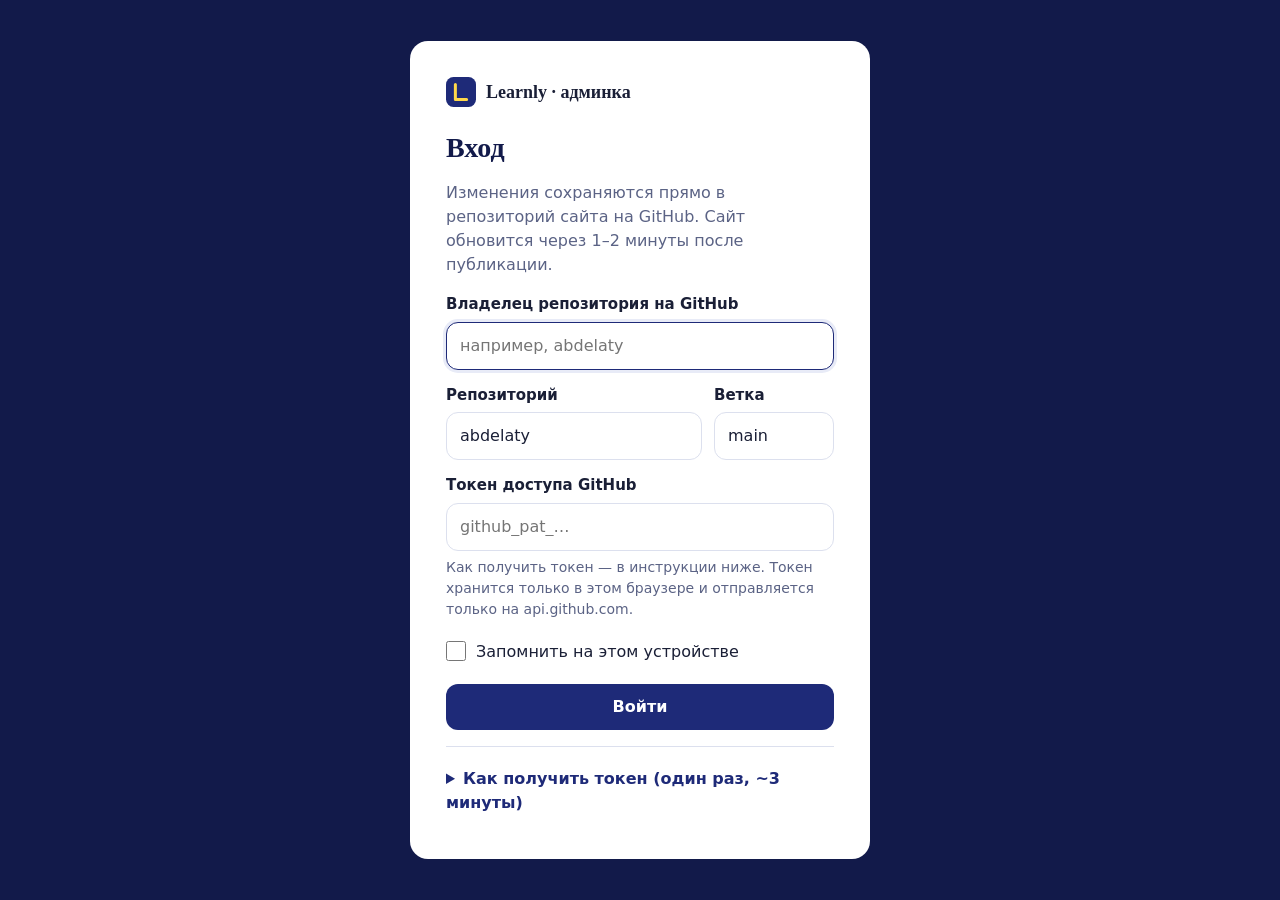
==== admin/index.html @ 2529960f "Add files via upload" ====
<!DOCTYPE html>
<html lang="ru">
<head>
  <meta charset="UTF-8">
  <meta name="viewport" content="width=device-width, initial-scale=1, viewport-fit=cover">
  <meta name="robots" content="noindex, nofollow">
  <!-- The token may only ever be sent to the GitHub API -->
  <meta http-equiv="Content-Security-Policy" content="default-src 'self'; connect-src https://api.github.com; img-src 'self' data: blob: https://raw.githubusercontent.com; style-src 'self' 'unsafe-inline' https://fonts.googleapis.com; font-src https://fonts.gstatic.com; script-src 'self'; base-uri 'none'; form-action 'none'">
  <title>Админка — Learnly</title>
  <link rel="icon" href="../favicon.svg" type="image/svg+xml">
  <link rel="preconnect" href="https://fonts.googleapis.com">
  <link rel="preconnect" href="https://fonts.gstatic.com" crossorigin>
  <link href="https://fonts.googleapis.com/css2?family=Literata:opsz,wght@7..72,600&family=Onest:wght@400;500;600;700&display=swap" rel="stylesheet">
  <link rel="stylesheet" href="admin.css?v=1">
  <script defer src="config.js?v=1"></script>
  <script defer src="admin.js?v=1"></script>
</head>
<body>

<svg width="0" height="0" style="position:absolute" aria-hidden="true">
  <defs>
    <symbol id="i-chat" viewBox="0 0 24 24"><path fill="none" stroke="currentColor" stroke-width="1.8" stroke-linejoin="round" d="M4 5.5A2.5 2.5 0 0 1 6.5 3h11A2.5 2.5 0 0 1 20 5.5v8a2.5 2.5 0 0 1-2.5 2.5H10l-4.5 4V16h0A1.5 1.5 0 0 1 4 14.5z"/></symbol>
    <symbol id="i-case" viewBox="0 0 24 24"><g fill="none" stroke="currentColor" stroke-width="1.8" stroke-linejoin="round"><rect x="3" y="7" width="18" height="13" rx="2"/><path d="M9 7V5.5A1.5 1.5 0 0 1 10.5 4h3A1.5 1.5 0 0 1 15 5.5V7M3 13h18"/></g></symbol>
    <symbol id="i-cap" viewBox="0 0 24 24"><g fill="none" stroke="currentColor" stroke-width="1.8" stroke-linejoin="round"><path d="M2.5 9 12 4.5 21.5 9 12 13.5z"/><path d="M6.5 11v4.5c1.5 1.6 3.4 2.5 5.5 2.5s4-.9 5.5-2.5V11M21.5 9v5"/></g></symbol>
    <symbol id="i-up" viewBox="0 0 24 24"><path fill="none" stroke="currentColor" stroke-width="2" stroke-linecap="round" stroke-linejoin="round" d="m6 15 6-6 6 6"/></symbol>
    <symbol id="i-down" viewBox="0 0 24 24"><path fill="none" stroke="currentColor" stroke-width="2" stroke-linecap="round" stroke-linejoin="round" d="m6 9 6 6 6-6"/></symbol>
    <symbol id="i-edit" viewBox="0 0 24 24"><path fill="none" stroke="currentColor" stroke-width="1.8" stroke-linejoin="round" d="M4 20h4L19 9a2.8 2.8 0 0 0-4-4L4 16z"/></symbol>
    <symbol id="i-trash" viewBox="0 0 24 24"><path fill="none" stroke="currentColor" stroke-width="1.8" stroke-linecap="round" stroke-linejoin="round" d="M4 7h16M9 7V4.5h6V7M6.5 7l1 13h9l1-13"/></symbol>
    <symbol id="i-plus" viewBox="0 0 24 24"><path fill="none" stroke="currentColor" stroke-width="2.2" stroke-linecap="round" d="M12 5v14M5 12h14"/></symbol>
    <symbol id="i-x" viewBox="0 0 24 24"><path fill="none" stroke="currentColor" stroke-width="2.2" stroke-linecap="round" d="M6 6l12 12M18 6 6 18"/></symbol>
    <symbol id="i-eye-off" viewBox="0 0 24 24"><g fill="none" stroke="currentColor" stroke-width="1.8" stroke-linecap="round"><path d="M3 3l18 18M10.6 5.1A10 10 0 0 1 12 5c5 0 9 5 9 7 0 .9-.7 2.2-1.9 3.5M6.6 6.6C4.4 8 3 10.4 3 12c0 2 4 7 9 7 1.6 0 3.1-.5 4.4-1.2"/><path d="M9.9 9.9a3 3 0 0 0 4.2 4.2"/></g></symbol>
  </defs>
</svg>

<!-- ============ LOGIN ============ -->
<main class="login" id="loginView" hidden>
  <div class="login-card">
    <div class="brand">
      <svg viewBox="0 0 32 32" aria-hidden="true"><rect width="32" height="32" rx="8" fill="#1E2A78"/><path d="M10 8v16h12" fill="none" stroke="#FFD84A" stroke-width="3.2" stroke-linecap="round" stroke-linejoin="round"/></svg>
      <span>Learnly · админка</span>
    </div>
    <h1>Вход</h1>
    <p class="muted">Изменения сохраняются прямо в репозиторий сайта на GitHub. Сайт обновится через 1–2 минуты после публикации.</p>

    <form id="loginForm" novalidate>
      <div class="repo-fields" id="repoFields">
        <div class="field">
          <label for="lOwner">Владелец репозитория на GitHub</label>
          <input id="lOwner" autocomplete="username" spellcheck="false" placeholder="например, abdelaty">
        </div>
        <div class="field-row">
          <div class="field">
            <label for="lRepo">Репозиторий</label>
            <input id="lRepo" spellcheck="false">
          </div>
          <div class="field field-sm">
            <label for="lBranch">Ветка</label>
            <input id="lBranch" spellcheck="false">
          </div>
        </div>
      </div>
      <p class="repo-summary" id="repoSummary" hidden></p>

      <div class="field">
        <label for="lToken">Токен доступа GitHub</label>
        <input id="lToken" type="password" autocomplete="current-password" spellcheck="false" placeholder="github_pat_…">
        <p class="hint">Как получить токен — в инструкции ниже. Токен хранится только в этом браузере и отправляется только на api.github.com.</p>
      </div>
      <label class="check"><input type="checkbox" id="lRemember"> <span>Запомнить на этом устройстве</span></label>
      <p class="form-error" id="loginError" role="alert"></p>
      <button class="btn btn-ink btn-block" type="submit" id="loginBtn">Войти</button>
    </form>

    <details class="help">
      <summary>Как получить токен (один раз, ~3 минуты)</summary>
      <ol>
        <li>Войдите в GitHub под аккаунтом, у которого есть доступ к репозиторию сайта.</li>
        <li>Откройте <a href="https://github.com/settings/personal-access-tokens/new" target="_blank" rel="noopener">Settings → Developer settings → Fine-grained tokens → Generate new token</a>.</li>
        <li>Название — например, «Админка Learnly». Срок действия — до года.</li>
        <li><b>Repository access</b> → <i>Only select repositories</i> → выберите репозиторий сайта.</li>
        <li><b>Permissions</b> → <b>Repository permissions</b> → <b>Contents</b> → <i>Read and write</i>. Больше ничего не включайте.</li>
        <li>Нажмите <i>Generate token</i>, скопируйте его и вставьте сюда.</li>
      </ol>
      <p class="muted">Если токен утёк, удалите его на той же странице GitHub — доступ сразу пропадёт.</p>
    </details>
  </div>
</main>

<!-- ============ APP ============ -->
<div class="app" id="appView" hidden>
  <header class="topbar">
    <div class="brand">
      <svg viewBox="0 0 32 32" aria-hidden="true"><rect width="32" height="32" rx="8" fill="#2E3C99"/><path d="M10 8v16h12" fill="none" stroke="#FFD84A" stroke-width="3.2" stroke-linecap="round" stroke-linejoin="round"/></svg>
      <span>Админка</span>
    </div>
    <span class="repo-name" id="repoName"></span>
    <a class="top-link" id="siteLink" href="../" target="_blank" rel="noopener">Открыть сайт</a>
    <button class="top-link" type="button" id="logoutBtn">Выйти</button>
  </header>

  <nav class="tabs" role="tablist" aria-label="Разделы">
    <button role="tab" type="button" class="tab" data-tab="teachers" aria-selected="true">Преподаватели <span class="tab-count" id="countTeachers"></span></button>
    <button role="tab" type="button" class="tab" data-tab="courses" aria-selected="false">Курсы <span class="tab-count" id="countCourses"></span></button>
    <button role="tab" type="button" class="tab" data-tab="exams" aria-selected="false">Экзамены <span class="tab-count" id="countExams"></span></button>
  </nav>

  <main class="content">
    <div class="list-head">
      <p class="muted" id="listHint"></p>
      <button class="btn btn-ink" type="button" id="addBtn"><svg class="ico" aria-hidden="true"><use href="#i-plus"/></svg><span id="addLabel">Добавить</span></button>
    </div>
    <ul class="items" id="itemList"></ul>
    <p class="empty" id="emptyState" hidden></p>
  </main>

  <!-- publish bar -->
  <div class="publish-bar" id="publishBar" hidden>
    <div class="publish-inner">
      <p id="publishText" role="status" aria-live="polite"></p>
      <div class="publish-actions">
        <button class="btn btn-line" type="button" id="discardBtn">Отменить изменения</button>
        <button class="btn btn-mark" type="button" id="publishBtn">Опубликовать</button>
      </div>
    </div>
  </div>
</div>

<!-- ============ EDITOR ============ -->
<dialog class="editor" id="editor" aria-labelledby="editorTitle">
  <form id="editorForm" novalidate>
    <header class="editor-head">
      <h2 id="editorTitle">Преподаватель</h2>
      <button type="button" class="icon-btn" id="editorClose" aria-label="Закрыть без сохранения"><svg class="ico" aria-hidden="true"><use href="#i-x"/></svg></button>
    </header>

    <div class="editor-body" id="editorBody"></div>

    <footer class="editor-foot">
      <p class="form-error" id="editorError" role="alert"></p>
      <button type="button" class="btn btn-line" id="editorCancel">Отмена</button>
      <button type="submit" class="btn btn-ink" id="editorSave">Готово</button>
    </footer>
  </form>
</dialog>

<!-- ============ CONFIRM ============ -->
<dialog class="confirm" id="confirmDlg" aria-labelledby="confirmTitle">
  <h2 id="confirmTitle"></h2>
  <p id="confirmText" class="muted"></p>
  <div class="confirm-actions">
    <button type="button" class="btn btn-line" id="confirmNo">Отмена</button>
    <button type="button" class="btn btn-danger" id="confirmYes">Удалить</button>
  </div>
</dialog>

<div class="toast" id="toast" role="status" aria-live="polite" hidden></div>
</body>
</html>
---- admin/admin.css ----
:root {
  --ink: #1E2A78;
  --ink-deep: #121A4A;
  --ink-soft: #E8EBF7;
  --paper: #F4F6FB;
  --surface: #FFFFFF;
  --mark: #FFD84A;
  --mark-soft: #FFF3C2;
  --text: #1A1F36;
  --muted: #5B6385;
  --rule: #DCE0EE;
  --ok: #17805A;
  --err: #C2412D;
  --err-soft: #FBE9E5;
  --r-s: 8px;
  --r-m: 12px;
  --r-l: 18px;
  --f-display: "Literata", Georgia, serif;
  --f-body: "Onest", system-ui, -apple-system, "Segoe UI", sans-serif;
}

*, *::before, *::after { box-sizing: border-box; }
* { margin: 0; }
[hidden] { display: none !important; }
html { -webkit-text-size-adjust: 100%; }
body {
  font-family: var(--f-body); font-size: 1rem; line-height: 1.5;
  color: var(--text); background: var(--paper);
  -webkit-tap-highlight-color: transparent;
}
body.has-bar { padding-bottom: 96px; }
button, input, textarea, select { font: inherit; color: inherit; }
a { color: var(--ink); }
ul, ol { padding: 0; list-style: none; }
h1, h2 { font-family: var(--f-display); color: var(--ink-deep); line-height: 1.2; font-weight: 600; }
:focus-visible { outline: 3px solid var(--ink); outline-offset: 2px; border-radius: 4px; }
.ico { width: 20px; height: 20px; flex: none; }
.muted { color: var(--muted); }
.sr-only { position: absolute; width: 1px; height: 1px; overflow: hidden; clip: rect(0 0 0 0); white-space: nowrap; }

/* buttons */
.btn {
  display: inline-flex; align-items: center; justify-content: center; gap: 8px;
  min-height: 44px; padding: 10px 18px; border-radius: var(--r-m);
  border: 1.5px solid transparent; font-weight: 600; cursor: pointer; text-decoration: none;
  touch-action: manipulation; white-space: nowrap;
}
.btn[disabled] { opacity: .5; cursor: not-allowed; }
.btn-sm { min-height: 40px; padding: 8px 14px; font-size: .9375rem; }
.btn-block { width: 100%; }
.btn-ink { background: var(--ink); color: #fff; }
.btn-ink:hover:not([disabled]) { background: var(--ink-deep); }
.btn-mark { background: var(--mark); color: var(--ink-deep); }
.btn-mark:hover:not([disabled]) { background: #FFCD1A; }
.btn-line { background: var(--surface); border-color: var(--rule); color: var(--ink); }
.btn-line:hover:not([disabled]) { border-color: var(--ink); }
.btn-danger { background: var(--err); color: #fff; }
.icon-btn {
  width: 40px; height: 40px; display: inline-grid; place-items: center;
  border: 1px solid transparent; border-radius: var(--r-s); background: transparent;
  color: var(--ink); cursor: pointer; touch-action: manipulation;
}
.icon-btn:hover:not([disabled]) { background: var(--ink-soft); }
.icon-btn[disabled] { opacity: .25; cursor: default; }
.icon-btn--danger { color: var(--err); }
.icon-btn--danger:hover:not([disabled]) { background: var(--err-soft); }

/* forms */
.field { display: grid; gap: 6px; }
.field label, .label { font-weight: 600; font-size: .9375rem; }
.field input, .field textarea {
  width: 100%; padding: 11px 13px; font-size: 16px;
  border: 1.5px solid var(--rule); border-radius: var(--r-m); background: var(--surface);
}
.field textarea { resize: vertical; line-height: 1.5; }
.field input:focus, .field textarea:focus { outline: none; border-color: var(--ink); box-shadow: 0 0 0 3px var(--ink-soft); }
.field-row { display: grid; grid-template-columns: 1fr 120px; gap: 12px; }
.hint { color: var(--muted); font-size: .875rem; }
.check { display: flex; gap: 10px; align-items: flex-start; cursor: pointer; padding: 6px 0; }
.check input { width: 20px; height: 20px; margin-top: 1px; accent-color: var(--ink); flex: none; }
.form-error { color: var(--err); font-size: .9375rem; min-height: 1.2em; }
.form-error:empty { display: none; }

.brand { display: inline-flex; align-items: center; gap: 10px; font-family: var(--f-display); font-weight: 600; font-size: 1.125rem; }
.brand svg { width: 30px; height: 30px; }

/* ---------- login ---------- */
.login { min-height: 100dvh; display: grid; place-items: center; padding: 24px 16px; background: var(--ink-deep); }
.login-card {
  width: 100%; max-width: 460px; background: var(--surface); border-radius: var(--r-l);
  padding: clamp(22px, 5vw, 36px); display: grid; gap: 16px;
}
.login-card h1 { font-size: 1.75rem; margin-top: 8px; }
.login-card form { display: grid; gap: 14px; }
.repo-fields { display: grid; gap: 14px; }
.repo-summary { padding: 10px 12px; background: var(--paper); border-radius: var(--r-s); font-size: .9375rem; }
.help { border-top: 1px solid var(--rule); padding-top: 12px; }
.help summary { cursor: pointer; font-weight: 600; color: var(--ink); padding: 8px 0; }
.help ol { list-style: decimal; padding-inline-start: 22px; display: grid; gap: 8px; margin: 8px 0 12px; font-size: .9375rem; }

/* ---------- app ---------- */
.topbar {
  position: sticky; top: 0; z-index: 10;
  display: flex; align-items: center; gap: 16px;
  padding: 10px max(16px, env(safe-area-inset-left)); min-height: 60px;
  background: var(--ink-deep); color: #fff;
}
.topbar .brand { color: #fff; }
.repo-name { color: rgba(255,255,255,.6); font-size: .875rem; margin-inline-end: auto; overflow: hidden; text-overflow: ellipsis; white-space: nowrap; min-width: 0; }
.top-link {
  color: #fff; background: none; border: 0; cursor: pointer; text-decoration: none;
  padding: 10px 8px; font-size: .9375rem; font-weight: 500; white-space: nowrap;
}
.top-link:hover { text-decoration: underline; }

.tabs {
  display: flex; gap: 4px; padding: 0 16px; background: var(--surface);
  border-bottom: 1px solid var(--rule); overflow-x: auto;
}
.tab {
  border: 0; background: none; cursor: pointer; padding: 14px 14px 12px;
  font-weight: 600; color: var(--muted); border-bottom: 3px solid transparent; white-space: nowrap;
  display: inline-flex; align-items: center; gap: 8px; min-height: 48px;
}
.tab[aria-selected="true"] { color: var(--ink-deep); border-bottom-color: var(--ink); }
.tab-count { font-size: .75rem; background: var(--ink-soft); color: var(--ink); border-radius: 999px; padding: 1px 8px; }

.content { max-width: 880px; margin: 0 auto; padding: 24px 16px 40px; }
.list-head { display: flex; align-items: flex-start; justify-content: space-between; gap: 16px; margin-bottom: 16px; }
.list-head p { max-width: 52ch; padding-top: 10px; }

.items { display: grid; gap: 10px; }
.item {
  display: flex; align-items: center; gap: 14px;
  padding: 12px 12px 12px 14px; background: var(--surface);
  border: 1px solid var(--rule); border-radius: var(--r-m);
}
.item.is-hidden { background: var(--paper); border-style: dashed; }
.item.is-hidden .avatar, .item.is-hidden .course-ico, .item.is-hidden .exam-badge { opacity: .5; }
.item-main { flex: 1; min-width: 0; cursor: pointer; }
.item-title { font-weight: 600; display: flex; align-items: center; gap: 8px; flex-wrap: wrap; }
.item-sub { color: var(--muted); font-size: .9375rem; overflow: hidden; text-overflow: ellipsis; white-space: nowrap; }
.item-warn { color: #9A6B00; font-size: .8125rem; margin-top: 2px; }
.item-actions { display: flex; gap: 2px; flex: none; }
.badge { display: inline-flex; align-items: center; gap: 4px; font-size: .75rem; font-weight: 600; color: var(--muted); background: var(--ink-soft); padding: 2px 8px; border-radius: 999px; }
.badge .ico { width: 14px; height: 14px; }

.avatar {
  position: relative; flex: none; width: 52px; height: 52px; border-radius: 50%;
  display: grid; place-items: center; overflow: hidden;
  background: var(--ink-soft); color: var(--ink); font-weight: 700; font-family: var(--f-display);
}
.avatar img { position: absolute; inset: 0; width: 100%; height: 100%; object-fit: cover; }
.course-ico { flex: none; width: 52px; height: 52px; display: grid; place-items: center; border-radius: var(--r-m); background: var(--ink-soft); color: var(--ink); }
.course-ico .ico { width: 26px; height: 26px; }
.exam-badge { flex: none; width: 64px; height: 52px; padding: 0 6px; overflow: hidden; white-space: nowrap; text-overflow: ellipsis; font-size: .8125rem !important; display: grid; place-items: center; border-radius: var(--r-m); background: var(--ink-soft); color: var(--ink); font-weight: 700; font-family: var(--f-display); font-size: .9375rem; }
.empty { padding: 40px 16px; text-align: center; color: var(--muted); background: var(--surface); border: 1px dashed var(--rule); border-radius: var(--r-m); }

/* publish bar */
.publish-bar {
  position: fixed; left: 0; right: 0; bottom: 0; z-index: 20;
  background: var(--ink-deep); color: #fff;
  padding: 12px 16px calc(12px + env(safe-area-inset-bottom));
  box-shadow: 0 -8px 24px rgba(18,26,74,.2);
}
.publish-inner { max-width: 880px; margin: 0 auto; display: flex; align-items: center; gap: 16px; }
.publish-inner p { flex: 1; font-size: .9375rem; }
.publish-actions { display: flex; gap: 8px; flex: none; }
.publish-bar .btn-line { background: transparent; color: #fff; border-color: rgba(255,255,255,.35); }

/* ---------- editor dialog ---------- */
.editor {
  border: 0; padding: 0; border-radius: var(--r-l);
  width: min(720px, calc(100vw - 32px)); max-height: calc(100dvh - 32px);
  background: var(--surface); color: var(--text);
}
.editor::backdrop, .confirm::backdrop { background: rgba(18,26,74,.55); }
.editor form { display: flex; flex-direction: column; max-height: calc(100dvh - 32px); }
.editor-head { display: flex; align-items: center; justify-content: space-between; gap: 12px; padding: 18px 20px 12px; border-bottom: 1px solid var(--rule); }
.editor-head h2 { font-size: 1.375rem; }
.editor-body { padding: 18px 20px; overflow-y: auto; display: grid; gap: 18px; overscroll-behavior: contain; }
.editor-foot {
  display: flex; align-items: center; justify-content: flex-end; flex-wrap: wrap; gap: 10px;
  padding: 12px 20px calc(14px + env(safe-area-inset-bottom)); border-top: 1px solid var(--rule); background: var(--surface);
}
.editor-foot .form-error { flex: 1 1 100%; }

.lang-block { display: grid; gap: 10px; padding: 14px; background: var(--paper); border-radius: var(--r-m); }
.lang-head { display: grid; gap: 2px; }
.lang-tabs { display: flex; gap: 6px; flex-wrap: wrap; }
.lang-tab {
  display: inline-flex; align-items: center; gap: 6px; min-height: 40px; padding: 6px 14px;
  border: 1.5px solid var(--rule); background: var(--surface); border-radius: 999px;
  font-weight: 700; color: var(--muted); cursor: pointer;
}
.lang-tab[aria-selected="true"] { border-color: var(--ink); color: var(--ink-deep); background: var(--mark-soft); }
.lang-tab .dot { width: 8px; height: 8px; border-radius: 50%; background: var(--rule); }
.lang-tab.is-partial .dot { background: #E0A800; }
.lang-tab.is-full .dot { background: var(--ok); }
.lang-panel { display: grid; gap: 14px; }
.lang-panel[dir="rtl"] input, .lang-panel[dir="rtl"] textarea { text-align: right; }

.photo-row { display: flex; gap: 16px; align-items: center; }
.photo-preview {
  flex: none; width: 120px; height: 120px; border-radius: var(--r-m); overflow: hidden;
  background: var(--paper); border: 1px dashed var(--rule);
  display: grid; place-items: center; text-align: center; color: var(--muted); font-size: .8125rem; padding: 6px;
}
.photo-preview img { width: 120px; height: 120px; object-fit: cover; margin: -6px; }
.photo-actions { display: grid; gap: 8px; justify-items: start; }

.icon-choice { display: flex; gap: 8px; flex-wrap: wrap; }
.icon-opt {
  display: inline-flex; align-items: center; gap: 8px; padding: 8px 14px; min-height: 44px;
  border: 1.5px solid var(--rule); border-radius: var(--r-m); cursor: pointer; color: var(--ink);
}
.icon-opt input { position: absolute; opacity: 0; width: 1px; height: 1px; }
.icon-opt:has(input:checked) { border-color: var(--ink); background: var(--mark-soft); }
.icon-opt:has(input:focus-visible) { outline: 3px solid var(--ink); outline-offset: 2px; }
.icon-opt span { color: var(--text); font-size: .9375rem; }

/* confirm */
.confirm { border: 0; border-radius: var(--r-l); padding: 24px; width: min(420px, calc(100vw - 32px)); }
.confirm h2 { font-size: 1.25rem; margin-bottom: 8px; }
.confirm-actions { display: flex; justify-content: flex-end; gap: 10px; margin-top: 20px; }

/* toast */
.toast {
  position: fixed; left: 50%; transform: translateX(-50%); bottom: 24px; z-index: 50;
  max-width: calc(100vw - 32px); padding: 12px 18px; border-radius: var(--r-m);
  background: var(--ok); color: #fff; font-weight: 500; box-shadow: 0 10px 30px rgba(0,0,0,.2);
}
.toast.is-error { background: var(--err); }
body.has-bar .toast { bottom: 100px; }

/* ---------- phones ---------- */
@media (max-width: 640px) {
  .topbar { gap: 8px; }
  .repo-name { display: none; }
  .topbar .brand { margin-inline-end: auto; }
  .list-head { flex-direction: column; align-items: stretch; }
  .list-head p { padding-top: 0; }
  .list-head .btn { width: 100%; }
  .item { flex-wrap: wrap; padding: 12px; }
  .item-main { flex-basis: calc(100% - 70px); }
  .item-actions { width: 100%; justify-content: flex-end; border-top: 1px solid var(--rule); padding-top: 6px; }
  .icon-btn { width: 44px; height: 44px; }
  .tabs { padding: 0 8px; gap: 0; }
  .tab { padding: 14px 10px 12px; gap: 6px; }
  .publish-inner { flex-direction: column; align-items: stretch; gap: 10px; }
  .publish-actions .btn { flex: 1; }
  body.has-bar { padding-bottom: 150px; }
  body.has-bar .toast { bottom: 150px; }

  .editor {
    width: 100%; max-width: 100%; max-height: 100dvh; height: 100dvh; margin: 0; border-radius: 0;
  }
  .editor form { max-height: 100dvh; height: 100%; }
  .editor-head { padding: 12px 16px 10px; }
  .editor-body { padding: 16px; flex: 1; }
  .editor-foot { padding-inline: 16px; }
  .editor-foot .btn { flex: 1; }
  .photo-preview, .photo-preview img { width: 96px; height: 96px; }
  .field-row { grid-template-columns: 1fr; }
}

@media (hover: none) {
  .icon-btn:hover:not([disabled]) { background: transparent; }
  .btn-line:hover:not([disabled]) { border-color: var(--rule); }
}

@media (prefers-reduced-motion: reduce) {
  *, *::before, *::after { transition: none !important; animation: none !important; }
}
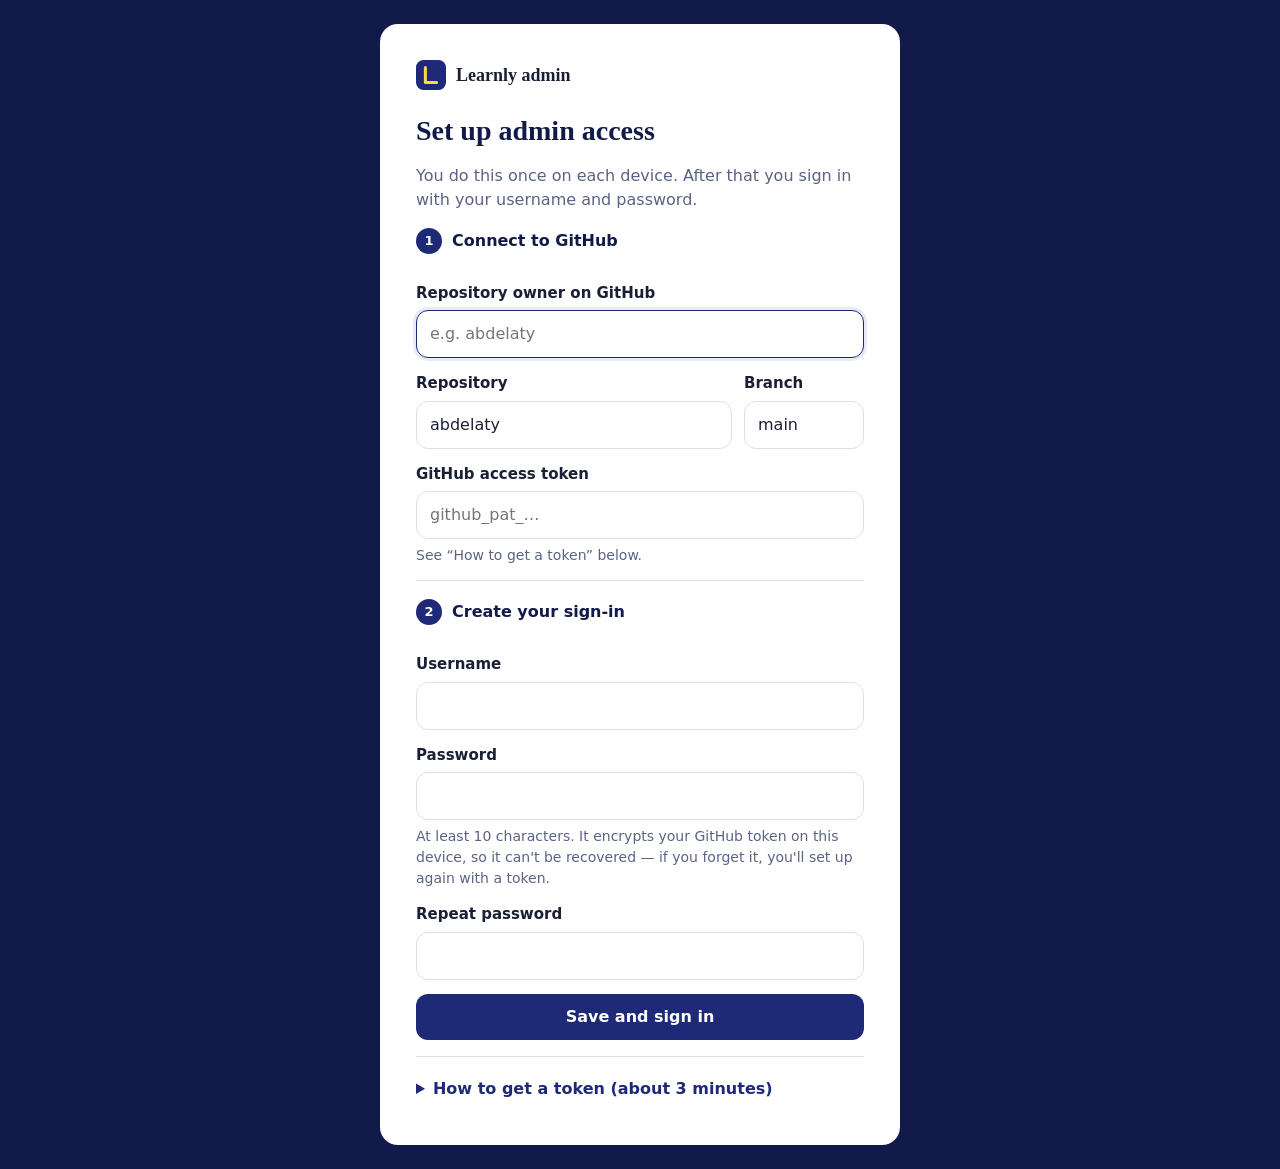
==== commit 43c58065: "Add files via upload" ====
--- a/admin/index.html
+++ b/admin/index.html
@@ -1,19 +1,19 @@
 <!DOCTYPE html>
-<html lang="ru">
+<html lang="en">
 <head>
   <meta charset="UTF-8">
   <meta name="viewport" content="width=device-width, initial-scale=1, viewport-fit=cover">
   <meta name="robots" content="noindex, nofollow">
   <!-- The token may only ever be sent to the GitHub API -->
   <meta http-equiv="Content-Security-Policy" content="default-src 'self'; connect-src https://api.github.com; img-src 'self' data: blob: https://raw.githubusercontent.com; style-src 'self' 'unsafe-inline' https://fonts.googleapis.com; font-src https://fonts.gstatic.com; script-src 'self'; base-uri 'none'; form-action 'none'">
-  <title>Админка — Learnly</title>
+  <title>Admin — Learnly</title>
   <link rel="icon" href="../favicon.svg" type="image/svg+xml">
   <link rel="preconnect" href="https://fonts.googleapis.com">
   <link rel="preconnect" href="https://fonts.gstatic.com" crossorigin>
   <link href="https://fonts.googleapis.com/css2?family=Literata:opsz,wght@7..72,600&family=Onest:wght@400;500;600;700&display=swap" rel="stylesheet">
-  <link rel="stylesheet" href="admin.css?v=1">
-  <script defer src="config.js?v=1"></script>
-  <script defer src="admin.js?v=1"></script>
+  <link rel="stylesheet" href="admin.css?v=3">
+  <script defer src="config.js?v=2"></script>
+  <script defer src="admin.js?v=2"></script>
 </head>
 <body>
 
@@ -29,59 +29,107 @@
     <symbol id="i-plus" viewBox="0 0 24 24"><path fill="none" stroke="currentColor" stroke-width="2.2" stroke-linecap="round" d="M12 5v14M5 12h14"/></symbol>
     <symbol id="i-x" viewBox="0 0 24 24"><path fill="none" stroke="currentColor" stroke-width="2.2" stroke-linecap="round" d="M6 6l12 12M18 6 6 18"/></symbol>
     <symbol id="i-eye-off" viewBox="0 0 24 24"><g fill="none" stroke="currentColor" stroke-width="1.8" stroke-linecap="round"><path d="M3 3l18 18M10.6 5.1A10 10 0 0 1 12 5c5 0 9 5 9 7 0 .9-.7 2.2-1.9 3.5M6.6 6.6C4.4 8 3 10.4 3 12c0 2 4 7 9 7 1.6 0 3.1-.5 4.4-1.2"/><path d="M9.9 9.9a3 3 0 0 0 4.2 4.2"/></g></symbol>
+    <symbol id="i-lock" viewBox="0 0 24 24"><g fill="none" stroke="currentColor" stroke-width="1.8" stroke-linejoin="round"><rect x="5" y="10.5" width="14" height="10" rx="2"/><path d="M8 10.5V8a4 4 0 0 1 8 0v2.5"/></g></symbol>
   </defs>
 </svg>
 
-<!-- ============ LOGIN ============ -->
-<main class="login" id="loginView" hidden>
+<!-- ============ SIGN IN (username + password) ============ -->
+<main class="login" id="signinView" hidden>
   <div class="login-card">
     <div class="brand">
       <svg viewBox="0 0 32 32" aria-hidden="true"><rect width="32" height="32" rx="8" fill="#1E2A78"/><path d="M10 8v16h12" fill="none" stroke="#FFD84A" stroke-width="3.2" stroke-linecap="round" stroke-linejoin="round"/></svg>
-      <span>Learnly · админка</span>
-    </div>
-    <h1>Вход</h1>
-    <p class="muted">Изменения сохраняются прямо в репозиторий сайта на GitHub. Сайт обновится через 1–2 минуты после публикации.</p>
-
-    <form id="loginForm" novalidate>
-      <div class="repo-fields" id="repoFields">
+      <span>Learnly admin</span>
+    </div>
+    <h1>Sign in</h1>
+    <form id="signinForm" novalidate>
+      <div class="field">
+        <label for="sUser">Username</label>
+        <input id="sUser" autocomplete="username" autocapitalize="none" spellcheck="false">
+      </div>
+      <div class="field">
+        <label for="sPass">Password</label>
+        <input id="sPass" type="password" autocomplete="current-password">
+      </div>
+      <p class="form-error" id="signinError" role="alert"></p>
+      <button class="btn btn-ink btn-block" type="submit" id="signinBtn">Sign in</button>
+    </form>
+    <div class="login-foot">
+      <button type="button" class="link-btn" id="resetBtn">Forgot your password or need a new GitHub token?</button>
+    </div>
+  </div>
+</main>
+
+<!-- ============ ONE-TIME SETUP (token → username + password) ============ -->
+<main class="login" id="setupView" hidden>
+  <div class="login-card login-card--wide">
+    <div class="brand">
+      <svg viewBox="0 0 32 32" aria-hidden="true"><rect width="32" height="32" rx="8" fill="#1E2A78"/><path d="M10 8v16h12" fill="none" stroke="#FFD84A" stroke-width="3.2" stroke-linecap="round" stroke-linejoin="round"/></svg>
+      <span>Learnly admin</span>
+    </div>
+    <h1>Set up admin access</h1>
+    <p class="muted">You do this once on each device. After that you sign in with your username and password.</p>
+    <p class="notice" id="setupNotice" hidden></p>
+
+    <form id="setupForm" novalidate>
+      <fieldset class="step" id="tokenStep">
+        <legend><span class="step-n">1</span>Connect to GitHub</legend>
+        <div class="repo-fields" id="repoFields">
+          <div class="field">
+            <label for="uOwner">Repository owner on GitHub</label>
+            <input id="uOwner" autocapitalize="none" spellcheck="false" placeholder="e.g. abdelaty">
+          </div>
+          <div class="field-row">
+            <div class="field">
+              <label for="uRepo">Repository</label>
+              <input id="uRepo" autocapitalize="none" spellcheck="false">
+            </div>
+            <div class="field field-sm">
+              <label for="uBranch">Branch</label>
+              <input id="uBranch" autocapitalize="none" spellcheck="false">
+            </div>
+          </div>
+        </div>
+        <p class="repo-summary" id="repoSummary" hidden></p>
+        <div class="field" id="tokenField">
+          <label for="uToken">GitHub access token</label>
+          <input id="uToken" type="password" autocomplete="off" spellcheck="false" placeholder="github_pat_…">
+          <p class="hint">See “How to get a token” below.</p>
+        </div>
+      </fieldset>
+
+      <fieldset class="step">
+        <legend><span class="step-n">2</span>Create your sign-in</legend>
         <div class="field">
-          <label for="lOwner">Владелец репозитория на GitHub</label>
-          <input id="lOwner" autocomplete="username" spellcheck="false" placeholder="например, abdelaty">
-        </div>
-        <div class="field-row">
-          <div class="field">
-            <label for="lRepo">Репозиторий</label>
-            <input id="lRepo" spellcheck="false">
-          </div>
-          <div class="field field-sm">
-            <label for="lBranch">Ветка</label>
-            <input id="lBranch" spellcheck="false">
-          </div>
-        </div>
-      </div>
-      <p class="repo-summary" id="repoSummary" hidden></p>
-
-      <div class="field">
-        <label for="lToken">Токен доступа GitHub</label>
-        <input id="lToken" type="password" autocomplete="current-password" spellcheck="false" placeholder="github_pat_…">
-        <p class="hint">Как получить токен — в инструкции ниже. Токен хранится только в этом браузере и отправляется только на api.github.com.</p>
-      </div>
-      <label class="check"><input type="checkbox" id="lRemember"> <span>Запомнить на этом устройстве</span></label>
-      <p class="form-error" id="loginError" role="alert"></p>
-      <button class="btn btn-ink btn-block" type="submit" id="loginBtn">Войти</button>
+          <label for="uUser">Username</label>
+          <input id="uUser" autocomplete="username" autocapitalize="none" spellcheck="false">
+        </div>
+        <div class="field">
+          <label for="uPass">Password</label>
+          <input id="uPass" type="password" autocomplete="new-password" aria-describedby="passHint">
+          <p class="hint" id="passHint">At least 10 characters. It encrypts your GitHub token on this device, so it can't be recovered — if you forget it, you'll set up again with a token.</p>
+        </div>
+        <div class="field">
+          <label for="uPass2">Repeat password</label>
+          <input id="uPass2" type="password" autocomplete="new-password">
+        </div>
+      </fieldset>
+
+      <p class="form-error" id="setupError" role="alert"></p>
+      <button class="btn btn-ink btn-block" type="submit" id="setupBtn">Save and sign in</button>
+      <button class="btn btn-line btn-block" type="button" id="setupCancel" hidden>Back to sign in</button>
     </form>
 
-    <details class="help">
-      <summary>Как получить токен (один раз, ~3 минуты)</summary>
+    <details class="help" id="tokenHelp">
+      <summary>How to get a token (about 3 minutes)</summary>
       <ol>
-        <li>Войдите в GitHub под аккаунтом, у которого есть доступ к репозиторию сайта.</li>
-        <li>Откройте <a href="https://github.com/settings/personal-access-tokens/new" target="_blank" rel="noopener">Settings → Developer settings → Fine-grained tokens → Generate new token</a>.</li>
-        <li>Название — например, «Админка Learnly». Срок действия — до года.</li>
-        <li><b>Repository access</b> → <i>Only select repositories</i> → выберите репозиторий сайта.</li>
-        <li><b>Permissions</b> → <b>Repository permissions</b> → <b>Contents</b> → <i>Read and write</i>. Больше ничего не включайте.</li>
-        <li>Нажмите <i>Generate token</i>, скопируйте его и вставьте сюда.</li>
+        <li>Sign in to GitHub with an account that has access to the website repository.</li>
+        <li>Open <a href="https://github.com/settings/personal-access-tokens/new" target="_blank" rel="noopener">Settings → Developer settings → Fine-grained tokens → Generate new token</a>.</li>
+        <li>Name it, for example “Learnly admin”. Set the expiration to up to one year.</li>
+        <li><b>Repository access</b> → <i>Only select repositories</i> → choose the website repository.</li>
+        <li><b>Permissions</b> → <b>Repository permissions</b> → <b>Contents</b> → <i>Read and write</i>. Nothing else is needed.</li>
+        <li>Click <i>Generate token</i>, copy it and paste it above.</li>
       </ol>
-      <p class="muted">Если токен утёк, удалите его на той же странице GitHub — доступ сразу пропадёт.</p>
+      <p class="muted">If the token ever leaks, delete it on the same GitHub page and access stops immediately.</p>
     </details>
   </div>
 </main>
@@ -91,35 +139,34 @@
   <header class="topbar">
     <div class="brand">
       <svg viewBox="0 0 32 32" aria-hidden="true"><rect width="32" height="32" rx="8" fill="#2E3C99"/><path d="M10 8v16h12" fill="none" stroke="#FFD84A" stroke-width="3.2" stroke-linecap="round" stroke-linejoin="round"/></svg>
-      <span>Админка</span>
+      <span>Admin</span>
     </div>
     <span class="repo-name" id="repoName"></span>
-    <a class="top-link" id="siteLink" href="../" target="_blank" rel="noopener">Открыть сайт</a>
-    <button class="top-link" type="button" id="logoutBtn">Выйти</button>
+    <a class="top-link" id="siteLink" href="../" target="_blank" rel="noopener">View site</a>
+    <button class="top-link" type="button" id="logoutBtn">Sign out</button>
   </header>
 
-  <nav class="tabs" role="tablist" aria-label="Разделы">
-    <button role="tab" type="button" class="tab" data-tab="teachers" aria-selected="true">Преподаватели <span class="tab-count" id="countTeachers"></span></button>
-    <button role="tab" type="button" class="tab" data-tab="courses" aria-selected="false">Курсы <span class="tab-count" id="countCourses"></span></button>
-    <button role="tab" type="button" class="tab" data-tab="exams" aria-selected="false">Экзамены <span class="tab-count" id="countExams"></span></button>
+  <nav class="tabs" role="tablist" aria-label="Sections">
+    <button role="tab" type="button" class="tab" data-tab="teachers" aria-selected="true">Teachers <span class="tab-count" id="countTeachers"></span></button>
+    <button role="tab" type="button" class="tab" data-tab="courses" aria-selected="false">Courses <span class="tab-count" id="countCourses"></span></button>
+    <button role="tab" type="button" class="tab" data-tab="exams" aria-selected="false">Exams <span class="tab-count" id="countExams"></span></button>
   </nav>
 
   <main class="content">
     <div class="list-head">
       <p class="muted" id="listHint"></p>
-      <button class="btn btn-ink" type="button" id="addBtn"><svg class="ico" aria-hidden="true"><use href="#i-plus"/></svg><span id="addLabel">Добавить</span></button>
+      <button class="btn btn-ink" type="button" id="addBtn"><svg class="ico" aria-hidden="true"><use href="#i-plus"/></svg><span id="addLabel">Add</span></button>
     </div>
     <ul class="items" id="itemList"></ul>
     <p class="empty" id="emptyState" hidden></p>
   </main>
 
-  <!-- publish bar -->
   <div class="publish-bar" id="publishBar" hidden>
     <div class="publish-inner">
       <p id="publishText" role="status" aria-live="polite"></p>
       <div class="publish-actions">
-        <button class="btn btn-line" type="button" id="discardBtn">Отменить изменения</button>
-        <button class="btn btn-mark" type="button" id="publishBtn">Опубликовать</button>
+        <button class="btn btn-line" type="button" id="discardBtn">Discard changes</button>
+        <button class="btn btn-mark" type="button" id="publishBtn">Publish</button>
       </div>
     </div>
   </div>
@@ -129,16 +176,14 @@
 <dialog class="editor" id="editor" aria-labelledby="editorTitle">
   <form id="editorForm" novalidate>
     <header class="editor-head">
-      <h2 id="editorTitle">Преподаватель</h2>
-      <button type="button" class="icon-btn" id="editorClose" aria-label="Закрыть без сохранения"><svg class="ico" aria-hidden="true"><use href="#i-x"/></svg></button>
+      <h2 id="editorTitle">Teacher</h2>
+      <button type="button" class="icon-btn" id="editorClose" aria-label="Close without saving"><svg class="ico" aria-hidden="true"><use href="#i-x"/></svg></button>
     </header>
-
     <div class="editor-body" id="editorBody"></div>
-
     <footer class="editor-foot">
       <p class="form-error" id="editorError" role="alert"></p>
-      <button type="button" class="btn btn-line" id="editorCancel">Отмена</button>
-      <button type="submit" class="btn btn-ink" id="editorSave">Готово</button>
+      <button type="button" class="btn btn-line" id="editorCancel">Cancel</button>
+      <button type="submit" class="btn btn-ink" id="editorSave">Done</button>
     </footer>
   </form>
 </dialog>
@@ -148,8 +193,8 @@
   <h2 id="confirmTitle"></h2>
   <p id="confirmText" class="muted"></p>
   <div class="confirm-actions">
-    <button type="button" class="btn btn-line" id="confirmNo">Отмена</button>
-    <button type="button" class="btn btn-danger" id="confirmYes">Удалить</button>
+    <button type="button" class="btn btn-line" id="confirmNo">Cancel</button>
+    <button type="button" class="btn btn-danger" id="confirmYes">Delete</button>
   </div>
 </dialog>
 
--- a/admin/admin.css
+++ b/admin/admin.css
@@ -272,3 +272,26 @@
 @media (prefers-reduced-motion: reduce) {
   *, *::before, *::after { transition: none !important; animation: none !important; }
 }
+
+/* ---------- sign-in / setup ---------- */
+.login-card--wide { max-width: 520px; }
+.login-foot { border-top: 1px solid var(--rule); padding-top: 12px; }
+.link-btn {
+  background: none; border: 0; padding: 10px 0; cursor: pointer; text-align: start;
+  color: var(--ink); font-weight: 500; text-decoration: underline; text-underline-offset: 3px;
+}
+.notice { padding: 12px 14px; border-radius: var(--r-m); background: var(--ink-soft); color: var(--ink-deep); font-size: .9375rem; }
+.notice--warn { background: var(--mark-soft); }
+.step { border: 0; padding: 0; margin: 0; min-width: 0; display: grid; gap: 14px; }
+.step + .step { border-top: 1px solid var(--rule); padding-top: 18px; }
+.step legend { display: flex; align-items: center; gap: 10px; font-weight: 700; color: var(--ink-deep); padding: 0; margin-bottom: 14px; float: left; width: 100%; }
+.step legend + * { clear: both; }
+.step-n {
+  width: 26px; height: 26px; border-radius: 50%; display: grid; place-items: center; flex: none;
+  background: var(--ink); color: #fff; font-size: .8125rem;
+}
+.login-card form .btn + .btn { margin-top: -4px; }
+
+/* the global margin reset removes <dialog> auto-centering */
+.editor, .confirm { margin: auto; }
+@media (max-width: 640px) { .editor { margin: 0; } }
